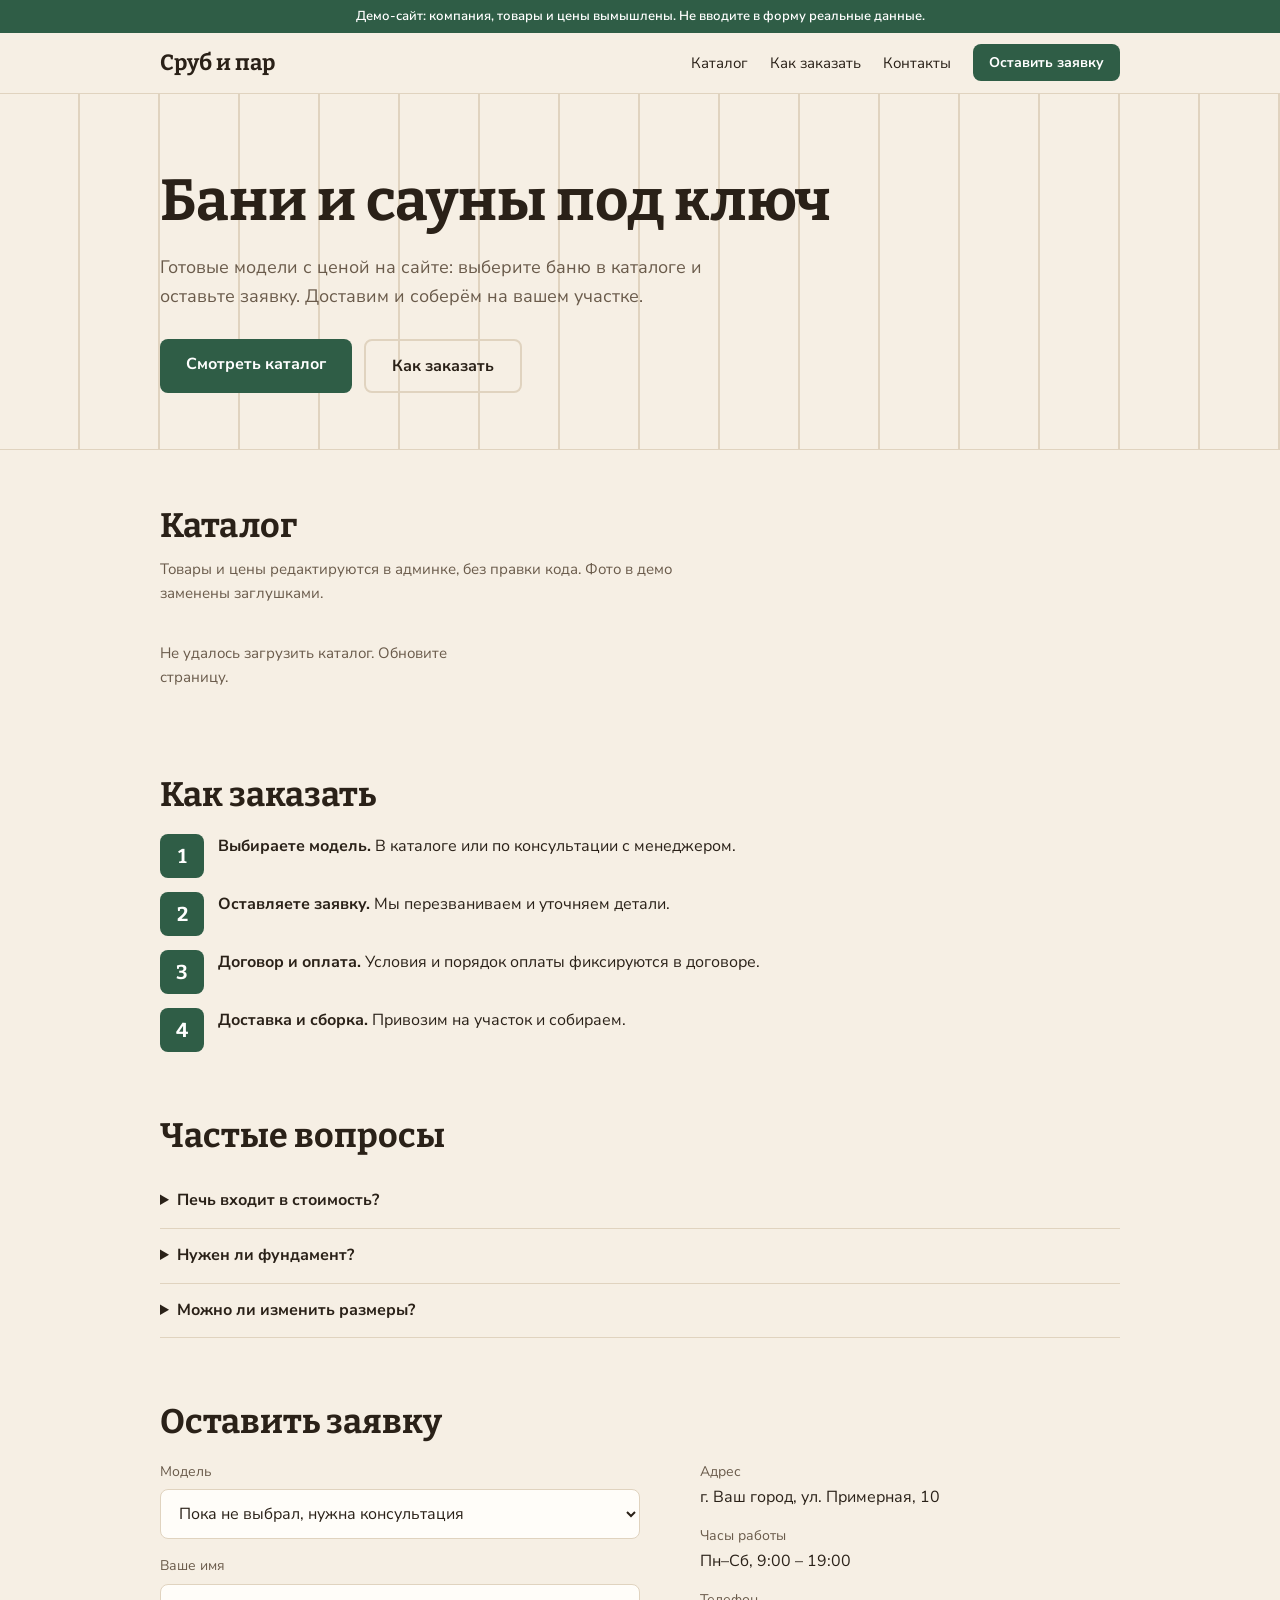
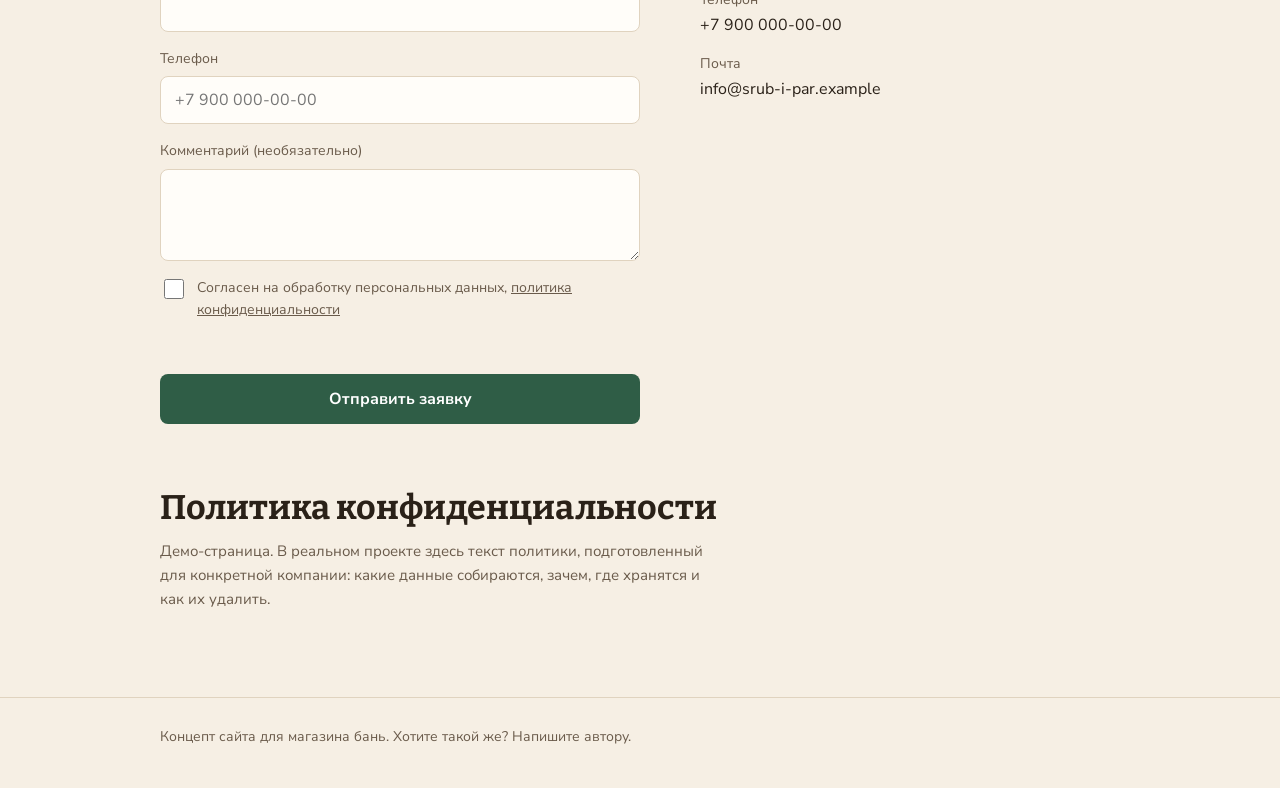
==== static/index.html @ a5d49306 "clone commit" ====
<!DOCTYPE html>
<html lang="ru">
<head>
  <meta charset="utf-8">
  <meta name="viewport" content="width=device-width, initial-scale=1">
  <title>Сруб и пар — бани и сауны под ключ</title>
  <meta name="description" content="Демо-сайт магазина бань: каталог с ценами, заявка, админка для владельца.">
  <link rel="icon" href="data:image/svg+xml,%3Csvg xmlns='http://www.w3.org/2000/svg' viewBox='0 0 100 100'%3E%3Ctext y='.9em' font-size='90'%3E🪵%3C/text%3E%3C/svg%3E">
  <link rel="preconnect" href="https://fonts.googleapis.com">
  <link rel="preconnect" href="https://fonts.gstatic.com" crossorigin>
  <link href="https://fonts.googleapis.com/css2?family=Bitter:wght@500;700&family=Nunito+Sans:wght@400;600;700&display=swap" rel="stylesheet">
  <link rel="stylesheet" href="/static/css/style.css">
</head>
<body>
  <div class="note">Демо-сайт: компания, товары и цены вымышлены. Не вводите в форму реальные данные.</div>

  <header>
    <div class="wrap bar">
      <a class="logo" href="#top">Сруб и пар</a>
      <nav aria-label="Основное меню">
        <a class="hide-sm" href="#catalog">Каталог</a>
        <a class="hide-sm" href="#process">Как заказать</a>
        <a class="hide-sm" href="#contacts">Контакты</a>
        <a class="btn sm" href="#request">Оставить заявку</a>
      </nav>
    </div>
  </header>

  <main id="top">
    <section class="hero">
      <div class="wrap">
        <h1>Бани и сауны под ключ</h1>
        <p class="lead">Готовые модели с ценой на сайте: выберите баню в каталоге и оставьте заявку. Доставим и соберём на вашем участке.</p>
        <div class="cta">
          <a class="btn" href="#catalog">Смотреть каталог</a>
          <a class="btn ghost" href="#process">Как заказать</a>
        </div>
      </div>
    </section>

    <section id="catalog" class="wrap sec">
      <h2>Каталог</h2>
      <p class="sub">Товары и цены редактируются в админке, без правки кода. Фото в демо заменены заглушками.</p>
      <div class="filters" id="filters" role="group" aria-label="Фильтр по типу"></div>
      <div class="grid3" id="grid"><p class="sub">Загружаем каталог…</p></div>
    </section>

    <section id="process" class="wrap sec">
      <h2>Как заказать</h2>
      <ol class="steps">
        <li><div><b>Выбираете модель.</b> В каталоге или по консультации с менеджером.</div></li>
        <li><div><b>Оставляете заявку.</b> Мы перезваниваем и уточняем детали.</div></li>
        <li><div><b>Договор и оплата.</b> Условия и порядок оплаты фиксируются в договоре.</div></li>
        <li><div><b>Доставка и сборка.</b> Привозим на участок и собираем.</div></li>
      </ol>
    </section>

    <section class="wrap sec">
      <h2>Частые вопросы</h2>
      <details><summary>Печь входит в стоимость?</summary><p>Нет, печь подбирается отдельно под размер парной. Мы поможем выбрать.</p></details>
      <details><summary>Нужен ли фундамент?</summary><p>Для большинства моделей нужна ровная площадка или лёгкий фундамент. Детали обсудим по телефону.</p></details>
      <details><summary>Можно ли изменить размеры?</summary><p>Да, под заказ. Оставьте заявку и напишите пожелания в комментарии.</p></details>
    </section>

    <section id="request" class="wrap sec">
      <h2>Оставить заявку</h2>
      <div class="two">
        <div>
          <form id="lead-form" novalidate>
            <label>Модель
              <select id="f-product"><option value="">Пока не выбрал, нужна консультация</option></select>
            </label>
            <label>Ваше имя<input id="f-name" autocomplete="given-name" maxlength="60"></label>
            <label>Телефон<input id="f-phone" type="tel" inputmode="tel" autocomplete="tel" placeholder="+7 900 000-00-00" maxlength="30"></label>
            <label>Комментарий (необязательно)<textarea id="f-comment" rows="3" maxlength="500"></textarea></label>
            <div class="hp" aria-hidden="true"><label>Сайт<input id="f-website" tabindex="-1" autocomplete="off"></label></div>
            <label class="check"><input type="checkbox" id="f-consent"><span>Согласен на обработку персональных данных, <a href="#privacy">политика конфиденциальности</a></span></label>
            <div class="err" id="form-error" role="alert"></div>
            <button class="btn" type="submit" id="submit-btn">Отправить заявку</button>
          </form>
          <div class="ok" id="form-ok" hidden><b>Заявка принята.</b><br>Это демо: никто не позвонит. Заявка сохранена в базе проекта и видна владельцу в закрытой админке.</div>
        </div>
        <dl id="contacts">
          <dt>Адрес</dt><dd>г. Ваш город, ул. Примерная, 10</dd>
          <dt>Часы работы</dt><dd>Пн–Сб, 9:00 – 19:00</dd>
          <dt>Телефон</dt><dd>+7 900 000-00-00</dd>
          <dt>Почта</dt><dd>info@srub-i-par.example</dd>
        </dl>
      </div>
    </section>

    <section id="privacy" class="wrap sec">
      <h2>Политика конфиденциальности</h2>
      <p class="sub">Демо-страница. В реальном проекте здесь текст политики, подготовленный для конкретной компании: какие данные собираются, зачем, где хранятся и как их удалить.</p>
    </section>
  </main>

  <footer class="f"><div class="wrap">Концепт сайта для магазина бань. Хотите такой же? Напишите автору.</div></footer>

  <script src="/static/js/main.js"></script>
</body>
</html>
---- static/css/style.css ----
/* ---------- Цвета и тема ---------- */
:root {
  --bg: #F6EFE4;
  --ink: #2A2118;
  --muted: #6A5B4B;
  --card: #FFFDF9;
  --line: #E0D3BF;
  --accent: #2F5D46;   /* хвойный зелёный: кнопки и акценты */
  --on: #FFFFFF;       /* текст на акценте */
  --wood: #B5562B;     /* тёплый акцент: цены */
  --error: #B3261E;
}
@media (prefers-color-scheme: dark) {
  :root {
    --bg: #1A1713;
    --ink: #F1E9DC;
    --muted: #B3A592;
    --card: #241F19;
    --line: #3A3229;
    --accent: #8FC3A3;
    --on: #14211A;
    --wood: #E58A5B;
    --error: #FF8A80;
  }
}

/* ---------- База ---------- */
*, *::before, *::after { box-sizing: border-box; }
[hidden] { display: none !important; }
html { scroll-padding-top: 72px; }
@media (prefers-reduced-motion: no-preference) { html { scroll-behavior: smooth; } }
body { margin: 0; background: var(--bg); color: var(--ink); font: 16px/1.6 'Nunito Sans', system-ui, -apple-system, 'Segoe UI', Arial, sans-serif; }
h1, h2, h3, .logo { font-family: 'Bitter', Georgia, 'Times New Roman', serif; font-weight: 700; line-height: 1.2; margin: 0; }
h1 { font-size: clamp(34px, 6.5vw, 58px); }
h2 { font-size: clamp(26px, 4.5vw, 34px); margin-bottom: 18px; }
h3 { font-size: 19px; }
a { color: inherit; }
:focus-visible { outline: 3px solid var(--wood); outline-offset: 2px; }
.wrap { max-width: 1000px; margin: 0 auto; padding: 0 20px; }
.sec { padding-top: 56px; padding-bottom: 8px; }
.sub { color: var(--muted); font-size: 15px; margin: -8px 0 22px; max-width: 62ch; }

/* ---------- Шапка ---------- */
.note { background: var(--accent); color: var(--on); font-size: 13px; text-align: center; padding: 6px 12px; font-weight: 600; }
header { position: sticky; top: 0; z-index: 20; background: var(--bg); border-bottom: 1px solid var(--line); }
.bar { display: flex; align-items: center; justify-content: space-between; gap: 16px; height: 60px; }
.logo { font-size: 22px; text-decoration: none; }
nav { display: flex; gap: 22px; align-items: center; }
nav a { text-decoration: none; font-size: 15px; }

/* ---------- Кнопки ---------- */
.btn { display: inline-block; background: var(--accent); color: var(--on); border: 0; border-radius: 8px; padding: 14px 26px; font: 700 16px 'Nunito Sans', system-ui, sans-serif; text-decoration: none; cursor: pointer; }
.btn.sm { padding: 9px 16px; font-size: 14px; }
.btn.ghost { background: transparent; color: var(--ink); border: 2px solid var(--line); }
.btn:disabled { opacity: .6; cursor: wait; }
.link { background: none; border: 0; padding: 0; font: inherit; color: var(--ink); text-decoration: underline; cursor: pointer; }

/* ---------- Первый экран ---------- */
.hero { padding: 72px 0 56px; border-bottom: 1px solid var(--line); background-image: repeating-linear-gradient(90deg, transparent 0 78px, var(--line) 78px 80px); }
.lead { font-size: 18px; color: var(--muted); max-width: 52ch; margin: 18px 0 28px; }
.cta { display: flex; gap: 12px; flex-wrap: wrap; }

/* ---------- Каталог ---------- */
.filters { display: flex; gap: 8px; flex-wrap: wrap; margin-bottom: 22px; }
.filters button { background: transparent; color: var(--ink); border: 1.5px solid var(--line); border-radius: 999px; padding: 8px 18px; font: 600 15px 'Nunito Sans', sans-serif; cursor: pointer; }
.filters button[aria-pressed="true"] { background: var(--accent); color: var(--on); border-color: var(--accent); }
.grid3 { display: grid; grid-template-columns: repeat(3, 1fr); gap: 20px; }
.card { background: var(--card); border: 1px solid var(--line); border-radius: 10px; padding: 14px; display: flex; flex-direction: column; gap: 6px; }
.card .meta { color: var(--muted); font-size: 14px; margin: 0; }
.card .desc { color: var(--muted); font-size: 15px; margin: 0; flex: 1; }
.card .buy { display: flex; justify-content: space-between; align-items: center; gap: 10px; margin-top: 8px; }
.price { font: 700 20px 'Bitter', Georgia, serif; color: var(--wood); }
.out { color: var(--muted); font-size: 14px; font-weight: 700; }
.ph { aspect-ratio: 16/10; border-radius: 8px; margin-bottom: 6px; border: 1px solid var(--line); }
.ph-barrel { background: repeating-linear-gradient(90deg, #C79A64 0 18px, #B98B55 18px 20px); border-radius: 40px; }
.ph-frame { background: #A9B7A0; background-image: linear-gradient(#8FA286 2px, transparent 2px), linear-gradient(90deg, #8FA286 2px, transparent 2px); background-size: 28px 28px; }
.ph-timber { background: repeating-linear-gradient(0deg, #B07A4A 0 22px, #9C6A3E 22px 24px); }

/* ---------- Этапы и FAQ ---------- */
.steps { list-style: none; counter-reset: s; margin: 0; padding: 0; display: grid; gap: 14px; max-width: 720px; }
.steps li { counter-increment: s; display: grid; grid-template-columns: 44px 1fr; gap: 14px; align-items: start; }
.steps li::before { content: counter(s); display: grid; place-items: center; width: 44px; height: 44px; background: var(--accent); color: var(--on); font: 700 20px 'Bitter', serif; border-radius: 8px; }
details { border-bottom: 1px solid var(--line); padding: 14px 0; }
summary { cursor: pointer; font-weight: 700; }
details p { margin: 8px 0 0; color: var(--muted); }

/* ---------- Форма ---------- */
.two { display: grid; grid-template-columns: 1.2fr 1fr; gap: 36px; }
form#lead-form { display: grid; gap: 16px; max-width: 480px; }
label { display: grid; gap: 6px; font-size: 14px; color: var(--muted); }
input, select, textarea { font: 16px 'Nunito Sans', system-ui, sans-serif; padding: 12px 14px; border-radius: 8px; border: 1.5px solid var(--line); background: var(--card); color: var(--ink); width: 100%; }
textarea { resize: vertical; }
.check { display: flex; gap: 10px; align-items: flex-start; font-size: 14px; }
.check input { width: 20px; height: 20px; margin-top: 2px; flex: none; }
.hp { position: absolute; left: -9999px; width: 1px; height: 1px; overflow: hidden; }
.err { color: var(--error); min-height: 1.4em; font-size: 15px; }
.ok { background: var(--card); border: 1px solid var(--line); border-radius: 10px; padding: 22px; max-width: 480px; }
dl { margin: 0; }
dt { color: var(--muted); font-size: 14px; margin-top: 14px; }
dt:first-child { margin-top: 0; }
dd { margin: 2px 0 0; }
footer.f { margin-top: 56px; border-top: 1px solid var(--line); padding: 28px 0 40px; color: var(--muted); font-size: 14px; }

/* ---------- Админка (/admin) ---------- */
.admin { padding: 32px 20px 56px; }
.admin h1 { font-size: 32px; }
.tabs { display: flex; gap: 8px; margin: 18px 0 22px; }
.tab { background: transparent; color: var(--ink); border: 1.5px solid var(--line); border-radius: 8px; padding: 9px 18px; font: 700 15px 'Nunito Sans', sans-serif; cursor: pointer; }
.tab.on { background: var(--accent); color: var(--on); border-color: var(--accent); }
.pform { display: grid; gap: 14px; max-width: 520px; margin: 18px 0 8px; padding: 20px; background: var(--card); border: 1px solid var(--line); border-radius: 10px; }
.pform h2 { font-size: 22px; margin: 0; }
.row-btns { display: flex; gap: 10px; }
.tablewrap { overflow-x: auto; margin-top: 20px; }
table { border-collapse: collapse; width: 100%; min-width: 640px; }
th, td { text-align: left; padding: 10px 12px; border-bottom: 1px solid var(--line); vertical-align: top; }
th { color: var(--muted); font-weight: 700; font-size: 14px; }
td .link { margin-right: 14px; }

/* ---------- Телефон ---------- */
@media (max-width: 760px) {
  .hide-sm { display: none; }
  .grid3, .two { grid-template-columns: 1fr; }
  .hero { padding: 48px 0 40px; }
}
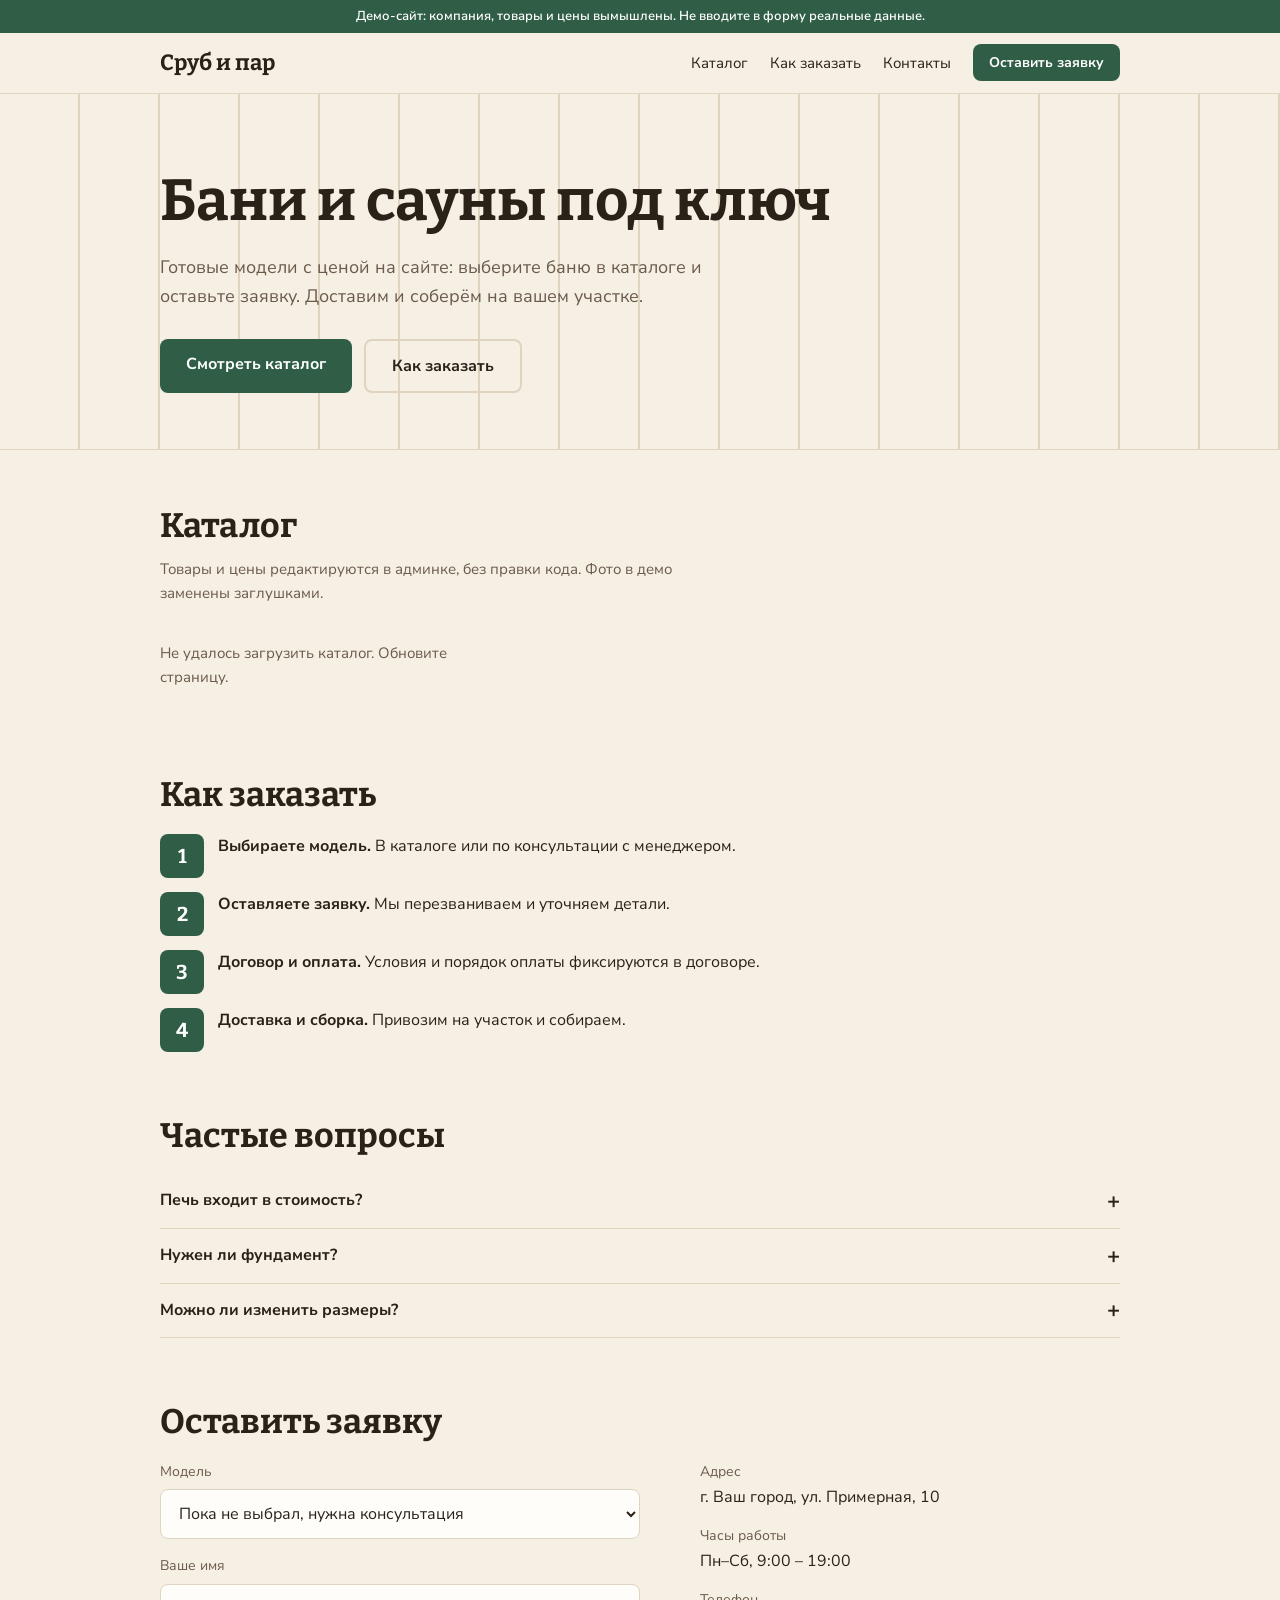
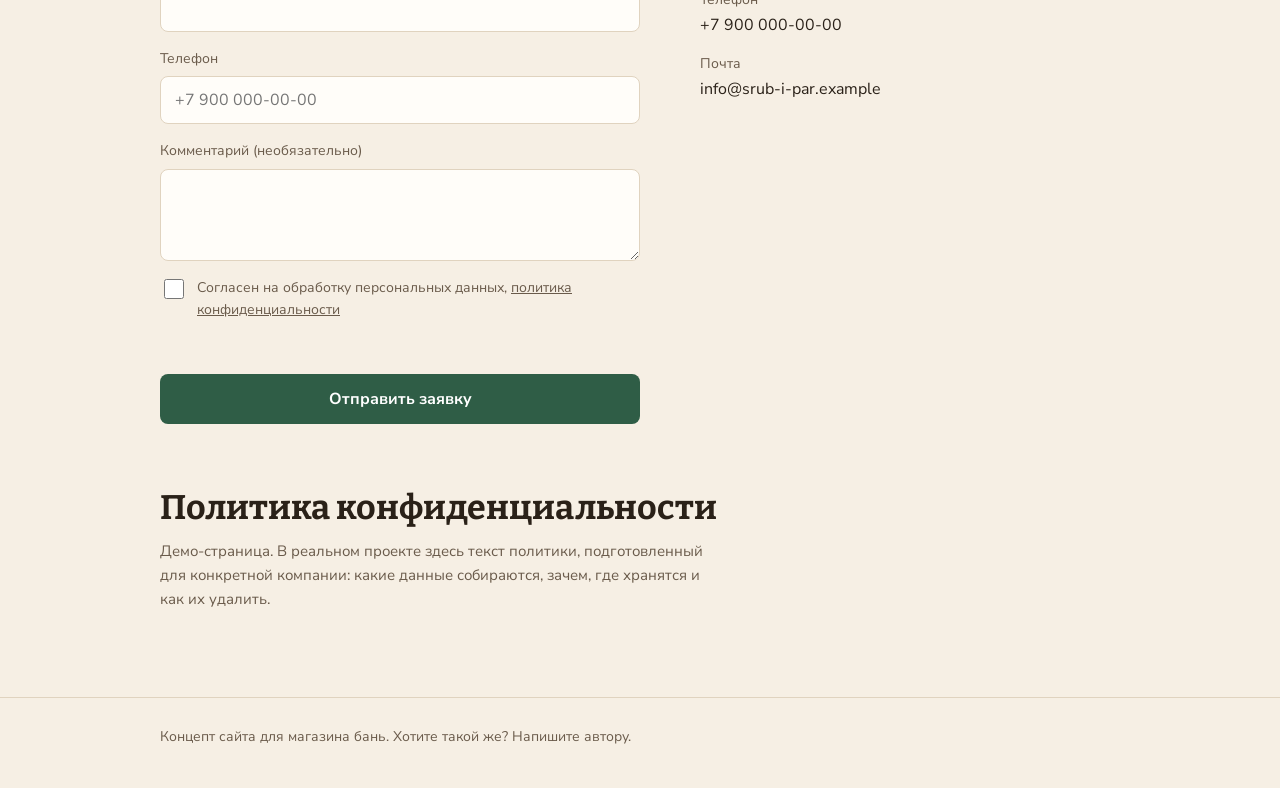
==== commit 00940185: "fix some bugs" ====
--- a/static/index.html
+++ b/static/index.html
@@ -3,6 +3,7 @@
 <head>
   <meta charset="utf-8">
   <meta name="viewport" content="width=device-width, initial-scale=1">
+  <meta name="robots" content="noindex">
   <title>Сруб и пар — бани и сауны под ключ</title>
   <meta name="description" content="Демо-сайт магазина бань: каталог с ценами, заявка, админка для владельца.">
   <link rel="icon" href="data:image/svg+xml,%3Csvg xmlns='http://www.w3.org/2000/svg' viewBox='0 0 100 100'%3E%3Ctext y='.9em' font-size='90'%3E🪵%3C/text%3E%3C/svg%3E">
@@ -10,6 +11,8 @@
   <link rel="preconnect" href="https://fonts.gstatic.com" crossorigin>
   <link href="https://fonts.googleapis.com/css2?family=Bitter:wght@500;700&family=Nunito+Sans:wght@400;600;700&display=swap" rel="stylesheet">
   <link rel="stylesheet" href="/static/css/style.css">
+  <link rel="stylesheet" href="/static/css/motion.css">
+  <script src="/static/js/motion.js"></script>
 </head>
 <body>
   <div class="note">Демо-сайт: компания, товары и цены вымышлены. Не вводите в форму реальные данные.</div>
@@ -28,7 +31,7 @@
 
   <main id="top">
     <section class="hero">
-      <div class="wrap">
+      <div class="wrap stagger">
         <h1>Бани и сауны под ключ</h1>
         <p class="lead">Готовые модели с ценой на сайте: выберите баню в каталоге и оставьте заявку. Доставим и соберём на вашем участке.</p>
         <div class="cta">
@@ -38,16 +41,16 @@
       </div>
     </section>
 
-    <section id="catalog" class="wrap sec">
+    <section id="catalog" class="wrap sec reveal">
       <h2>Каталог</h2>
       <p class="sub">Товары и цены редактируются в админке, без правки кода. Фото в демо заменены заглушками.</p>
       <div class="filters" id="filters" role="group" aria-label="Фильтр по типу"></div>
-      <div class="grid3" id="grid"><p class="sub">Загружаем каталог…</p></div>
+      <div class="grid3 stagger" id="grid"><p class="sub">Загружаем каталог…</p></div>
     </section>
 
-    <section id="process" class="wrap sec">
+    <section id="process" class="wrap sec reveal">
       <h2>Как заказать</h2>
-      <ol class="steps">
+      <ol class="steps stagger">
         <li><div><b>Выбираете модель.</b> В каталоге или по консультации с менеджером.</div></li>
         <li><div><b>Оставляете заявку.</b> Мы перезваниваем и уточняем детали.</div></li>
         <li><div><b>Договор и оплата.</b> Условия и порядок оплаты фиксируются в договоре.</div></li>
@@ -55,14 +58,14 @@
       </ol>
     </section>
 
-    <section class="wrap sec">
+    <section class="wrap sec reveal">
       <h2>Частые вопросы</h2>
       <details><summary>Печь входит в стоимость?</summary><p>Нет, печь подбирается отдельно под размер парной. Мы поможем выбрать.</p></details>
       <details><summary>Нужен ли фундамент?</summary><p>Для большинства моделей нужна ровная площадка или лёгкий фундамент. Детали обсудим по телефону.</p></details>
       <details><summary>Можно ли изменить размеры?</summary><p>Да, под заказ. Оставьте заявку и напишите пожелания в комментарии.</p></details>
     </section>
 
-    <section id="request" class="wrap sec">
+    <section id="request" class="wrap sec reveal">
       <h2>Оставить заявку</h2>
       <div class="two">
         <div>
@@ -89,7 +92,7 @@
       </div>
     </section>
 
-    <section id="privacy" class="wrap sec">
+    <section id="privacy" class="wrap sec reveal">
       <h2>Политика конфиденциальности</h2>
       <p class="sub">Демо-страница. В реальном проекте здесь текст политики, подготовленный для конкретной компании: какие данные собираются, зачем, где хранятся и как их удалить.</p>
     </section>
--- a/static/css/style.css
+++ b/static/css/style.css
@@ -104,6 +104,7 @@
 /* ---------- Админка (/admin) ---------- */
 .admin { padding: 32px 20px 56px; }
 .admin h1 { font-size: 32px; }
+.admin .sub { margin: 8px 0 0; }
 .tabs { display: flex; gap: 8px; margin: 18px 0 22px; }
 .tab { background: transparent; color: var(--ink); border: 1.5px solid var(--line); border-radius: 8px; padding: 9px 18px; font: 700 15px 'Nunito Sans', sans-serif; cursor: pointer; }
 .tab.on { background: var(--accent); color: var(--on); border-color: var(--accent); }
@@ -122,3 +123,6 @@
   .grid3, .two { grid-template-columns: 1fr; }
   .hero { padding: 48px 0 40px; }
 }
+
+/* ---------- Страница 404 ---------- */
+.nf { padding-top: 72px; padding-bottom: 72px; }
--- a/static/css/motion.css
+++ b/static/css/motion.css
@@ -0,0 +1,105 @@
+/* ================= Плавность ================= */
+:root {
+  --ease: cubic-bezier(.22, .61, .36, 1);
+  --ease-out: cubic-bezier(.16, 1, .3, 1);
+}
+
+@keyframes rise { from { opacity: 0; transform: translateY(18px); } to { opacity: 1; transform: none; } }
+@keyframes fade { from { opacity: 0; } to { opacity: 1; } }
+@keyframes drop { from { opacity: 0; transform: translateY(-6px); } to { opacity: 1; transform: none; } }
+@keyframes spin { to { transform: rotate(360deg); } }
+
+/* Появление блоков при прокрутке (работает, только если включён JS: класс .js ставит motion.js) */
+.js .reveal {
+  opacity: 0;
+  transform: translateY(22px);
+  transition: opacity .7s var(--ease-out), transform .7s var(--ease-out);
+}
+.js .reveal.is-visible { opacity: 1; transform: none; }
+/* Дочерние элементы появляются по очереди; после анимации с них снимается любое действие,
+   поэтому наведение (hover) продолжает работать как обычно */
+.js .stagger:not(.is-visible) > * { opacity: 0; }
+.stagger.is-visible > * { animation: rise .65s var(--ease-out) backwards; animation-delay: calc(var(--i, 0) * 80ms); }
+.stagger > :nth-child(1) { --i: 0; }
+.stagger > :nth-child(2) { --i: 1; }
+.stagger > :nth-child(3) { --i: 2; }
+.stagger > :nth-child(4) { --i: 3; }
+.stagger > :nth-child(5) { --i: 4; }
+.stagger > :nth-child(6) { --i: 5; }
+.stagger > :nth-child(n+7) { --i: 6; }
+
+/* Шапка получает тень, когда страницу прокрутили */
+header { transition: box-shadow .3s var(--ease); }
+html.scrolled header { box-shadow: 0 8px 24px rgba(0, 0, 0, .10); }
+
+/* Кнопки: подъём при наведении, «вдавливание» при нажатии, индикатор загрузки */
+.btn {
+  transition: transform .22s var(--ease-out), box-shadow .22s var(--ease), background-color .25s var(--ease),
+              border-color .25s var(--ease), color .25s var(--ease), opacity .2s var(--ease);
+}
+.btn:hover { transform: translateY(-2px); box-shadow: 0 10px 22px rgba(0, 0, 0, .16); }
+.btn:active { transform: translateY(0) scale(.98); box-shadow: none; }
+.btn:disabled { transform: none; box-shadow: none; }
+.btn[aria-busy="true"]::after {
+  content: "";
+  display: inline-block;
+  width: 14px; height: 14px;
+  margin-left: 10px;
+  border: 2px solid currentColor;
+  border-right-color: transparent;
+  border-radius: 50%;
+  vertical-align: -2px;
+  animation: spin .7s linear infinite;
+}
+
+/* Поля ввода: плавная подсветка при фокусе */
+input, select, textarea { transition: border-color .2s var(--ease), box-shadow .2s var(--ease), background-color .2s var(--ease); }
+input:not([type="range"]):not([type="checkbox"]):not([type="radio"]):focus,
+select:focus,
+textarea:focus {
+  border-color: var(--accent);
+  box-shadow: 0 0 0 4px color-mix(in srgb, var(--accent) 24%, transparent);
+}
+
+/* Сообщения формы */
+.err:not(:empty) { animation: fade .25s var(--ease); }
+.ok { animation: rise .5s var(--ease-out); }
+
+/* Вопросы и ответы: плюс превращается в крестик, ответ плавно появляется */
+details > summary { list-style: none; display: flex; justify-content: space-between; align-items: center; gap: 16px; }
+details > summary::-webkit-details-marker { display: none; }
+details > summary::after { content: "+"; flex: none; font-size: 22px; line-height: 1; transition: transform .3s var(--ease-out); }
+details[open] > summary::after { transform: rotate(45deg); }
+details[open] > p { animation: drop .35s var(--ease); }
+
+/* ---------- Сруб и пар (бани) ---------- */
+.card { transition: transform .25s var(--ease-out), box-shadow .25s var(--ease), border-color .25s var(--ease); }
+.card:hover { transform: translateY(-4px); box-shadow: 0 14px 30px rgba(0, 0, 0, .12); border-color: var(--accent); }
+.ph { transition: transform .5s var(--ease-out); }
+.card:hover .ph { transform: scale(1.03); }
+
+.filters button { transition: background-color .25s var(--ease), color .25s var(--ease), border-color .25s var(--ease), transform .2s var(--ease-out); }
+.filters button:hover { transform: translateY(-1px); }
+.filters button:active { transform: scale(.96); }
+
+.steps li::before { transition: transform .3s var(--ease-out); }
+.steps li:hover::before { transform: scale(1.08) rotate(-4deg); }
+
+/* Админка: вкладки и форма появляются мягко, сохранённая строка подсвечивается */
+@keyframes flash { from { background-color: color-mix(in srgb, var(--accent) 32%, transparent); } to { background-color: transparent; } }
+tr.flash td { animation: flash 1.8s var(--ease-out); }
+.tab { transition: background-color .2s var(--ease), color .2s var(--ease), border-color .2s var(--ease), transform .2s var(--ease-out); }
+.tab:active { transform: scale(.97); }
+#tab-products:not([hidden]), #tab-leads:not([hidden]) { animation: fade .3s var(--ease); }
+.pform:not([hidden]) { animation: rise .35s var(--ease-out); }
+
+/* ---------- Если в системе отключена анимация, или при печати: всё сразу на месте ---------- */
+@media (prefers-reduced-motion: reduce) {
+  *, *::before, *::after { animation: none !important; transition: none !important; scroll-behavior: auto !important; }
+  .js .reveal { opacity: 1; transform: none; }
+  .js .stagger:not(.is-visible) > * { opacity: 1; }
+}
+@media print {
+  .js .reveal { opacity: 1; transform: none; }
+  .js .stagger:not(.is-visible) > * { opacity: 1; }
+}
